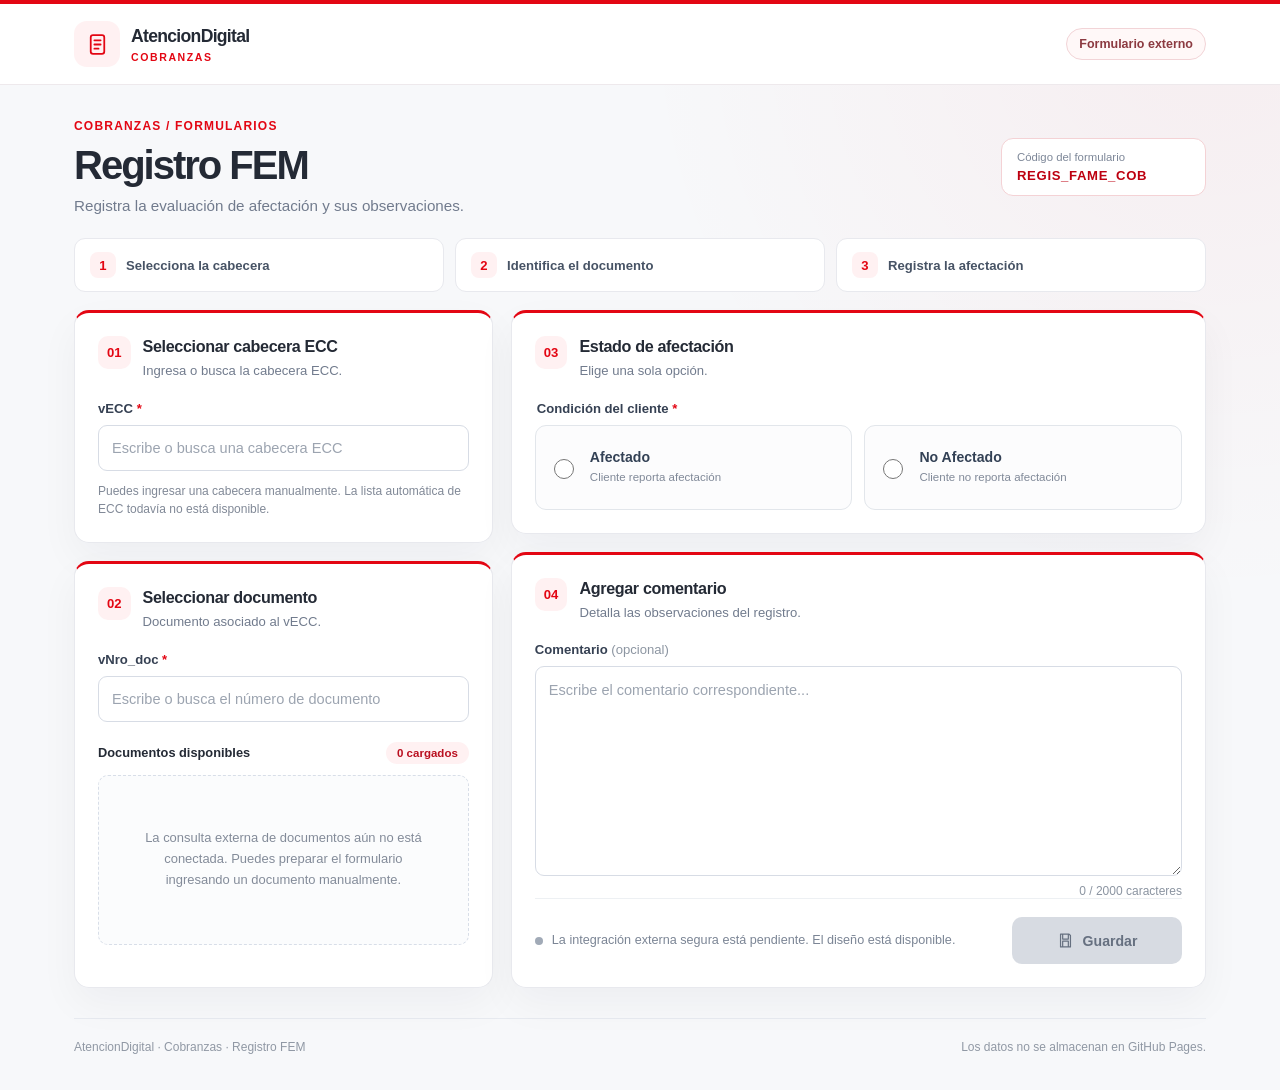
==== registro-fem/index.html @ 62721e2c "fix(fem): eliminar credenciales visuales de página pública y habilitar ECC editable" ====
<!doctype html>
<html lang="es">
<head>
  <meta charset="utf-8">
  <meta name="viewport" content="width=device-width, initial-scale=1">
  <meta name="referrer" content="strict-origin-when-cross-origin">
  <meta name="description" content="Formulario externo de Registro FEM de Cobranzas.">
  <title>Registro FEM | AtencionDigital</title>
  <link rel="stylesheet" href="./styles.css">
  <script defer src="./config.js"></script>
  <script defer src="./app.js"></script>
</head>
<body>
  <div class="top-line" aria-hidden="true"></div>
  <header class="site-header">
    <div class="header-wrap">
      <div class="brand">
        <span class="brand-mark" aria-hidden="true">
          <svg viewBox="0 0 24 24" fill="none"><rect x="5.5" y="3" width="13" height="18" rx="2.2"/><path d="M9 8h6m-6 4h6m-6 4h4"/></svg>
        </span>
        <div><strong>AtencionDigital</strong><span>COBRANZAS</span></div>
      </div>
      <span class="header-label">Formulario externo</span>
    </div>
  </header>

  <main class="main">
    <section class="intro" aria-labelledby="pageTitle">
      <div>
        <p class="eyebrow">COBRANZAS / FORMULARIOS</p>
        <h1 id="pageTitle">Registro FEM</h1>
        <p class="subtitle">Registra la evaluación de afectación y sus observaciones.</p>
      </div>
      <div class="form-id" title="Código de enrutamiento de Power Automate">
        <span>Código del formulario</span><strong>REGIS_FAME_COB</strong>
      </div>
    </section>

    <div class="progress-guide" aria-label="Pasos del formulario">
      <div><span class="step-number">1</span><span>Selecciona la cabecera</span></div>
      <div><span class="step-number">2</span><span>Identifica el documento</span></div>
      <div><span class="step-number">3</span><span>Registra la afectación</span></div>
    </div>

    <form id="femForm" novalidate>
      <div class="form-grid">
        <div class="column">
          <section class="panel" aria-labelledby="eccHeading">
            <div class="panel-head">
              <span class="panel-icon" aria-hidden="true">01</span>
              <div><h2 id="eccHeading">Seleccionar cabecera ECC</h2><p>Ingresa o busca la cabecera ECC.</p></div>
            </div>
            <label for="vECC" class="field-label">vECC <span class="required">*</span></label>
            <input id="vECC" name="vECC" list="eccList" maxlength="250" autocomplete="off"
                   placeholder="Escribe o busca una cabecera ECC" required aria-describedby="eccHelp">
            <datalist id="eccList"></datalist>
            <p class="helper" id="eccHelp" role="status" aria-live="polite">Puedes ingresar una cabecera manualmente. La lista automática de ECC todavía no está disponible.</p>
          </section>

          <section class="panel panel-docs" aria-labelledby="docsHeading">
            <div class="panel-head">
              <span class="panel-icon" aria-hidden="true">02</span>
              <div><h2 id="docsHeading">Seleccionar documento</h2><p>Documento asociado al vECC.</p></div>
            </div>
            <label for="vNro_doc" class="field-label">vNro_doc <span class="required">*</span></label>
            <input id="vNro_doc" name="vNro_doc" list="docList" maxlength="40" autocomplete="off"
                   placeholder="Escribe o busca el número de documento" required>
            <datalist id="docList"></datalist>
            <div class="list-top"><strong>Documentos disponibles</strong><span class="counter" id="docCount">0 cargados</span></div>
            <div class="document-items" id="documentItems" aria-live="polite">
              <p class="empty-state" id="docsEmpty">La consulta externa de documentos aún no está conectada. Puedes preparar el formulario ingresando un documento manualmente.</p>
            </div>
            <div class="list-footer">
              <button type="button" class="btn-secondary" id="loadMore" hidden>Cargar más documentos</button>
              <p id="docsMessage" class="helper" role="status"></p>
            </div>
          </section>
        </div>

        <div class="column">
          <section class="panel" aria-labelledby="stateHeading">
            <div class="panel-head">
              <span class="panel-icon" aria-hidden="true">03</span>
              <div><h2 id="stateHeading">Estado de afectación</h2><p>Elige una sola opción.</p></div>
            </div>
            <fieldset class="radio-fieldset">
              <legend class="field-label">Condición del cliente <span class="required">*</span></legend>
              <div class="state-options">
                <label class="state-option">
                  <input type="radio" name="vEstado_Afectacion" value="Afectado">
                  <span class="radio-text"><strong>Afectado</strong><small>Cliente reporta afectación</small></span>
                </label>
                <label class="state-option">
                  <input type="radio" name="vEstado_Afectacion" value="No Afectado">
                  <span class="radio-text"><strong>No Afectado</strong><small>Cliente no reporta afectación</small></span>
                </label>
              </div>
            </fieldset>
          </section>

          <section class="panel panel-comment" aria-labelledby="commentHeading">
            <div class="panel-head">
              <span class="panel-icon" aria-hidden="true">04</span>
              <div><h2 id="commentHeading">Agregar comentario</h2><p>Detalla las observaciones del registro.</p></div>
            </div>
            <label for="vComentario" class="field-label">Comentario <span class="optional">(opcional)</span></label>
            <textarea id="vComentario" name="vComentario" maxlength="2000" rows="8"
                      placeholder="Escribe el comentario correspondiente..."></textarea>
            <div class="character-count"><span id="charCount">0</span> / 2000 caracteres</div>
            <div class="save-area">
              <div class="save-message" id="saveMessage" role="status" aria-live="polite">
                <span class="status-dot" aria-hidden="true"></span>
                <span id="saveText">La integración externa segura está pendiente. El diseño está disponible.</span>
              </div>
              <button class="btn-primary" id="saveButton" type="submit" disabled>
                <svg viewBox="0 0 24 24" fill="none" aria-hidden="true"><path d="M5 3h12l2 2v16H5zM8 3v7h8V3M8 21v-8h8v8" /></svg>
                <span id="saveLabel">Guardar</span>
              </button>
            </div>
          </section>
        </div>
      </div>
    </form>

    <footer class="footer">
      <span>AtencionDigital · Cobranzas · Registro FEM</span>
      <span>Los datos no se almacenan en GitHub Pages.</span>
    </footer>
  </main>
</body>
</html>
---- registro-fem/styles.css ----
:root {
  --red:#e30613; --red-dark:#b5000b; --red-pale:#fff1f2;
  --ink:#242a35; --muted:#717b8d; --line:#e8e9ee;
  --surface:#fff; --background:#f7f8fa; --green:#147044;
  --shadow:0 16px 40px rgba(23,31,48,.045);
}
* {box-sizing:border-box}
html {font-family:Inter,"Segoe UI",Roboto,Arial,sans-serif;scroll-behavior:smooth}
body {margin:0;background:radial-gradient(circle at 95% 2%,rgba(227,6,19,.045),transparent 36%),var(--background);color:var(--ink);min-height:100vh}
button,input,select,textarea {font:inherit}
button {cursor:pointer}
svg {width:22px;height:22px;stroke:currentColor;stroke-width:1.7;stroke-linecap:round;stroke-linejoin:round}
.top-line {height:4px;background:var(--red)}
.site-header {border-bottom:1px solid #eee9ec;background:#fff}
.header-wrap {max-width:1180px;min-height:80px;margin:0 auto;padding:14px 24px;display:flex;justify-content:space-between;align-items:center;gap:14px}
.brand {display:flex;align-items:center;gap:11px}
.brand-mark {display:grid;place-items:center;width:46px;height:46px;color:var(--red);background:var(--red-pale);border-radius:13px}
.brand-mark svg {width:25px;height:25px}
.brand strong {display:block;font-weight:850;font-size:1.1rem;letter-spacing:-.04em}
.brand span:not(.brand-mark) {display:block;font-size:.66rem;letter-spacing:.15em;font-weight:850;color:var(--red);margin-top:4px}
.header-label {font-size:.78rem;color:#8c3a41;font-weight:700;border:1px solid #f2d4d7;border-radius:999px;padding:8px 12px;background:#fff8f8}
.main {max-width:1180px;margin:0 auto;padding:34px 24px 36px}
.intro {display:flex;justify-content:space-between;align-items:center;gap:22px;margin-bottom:24px}
.eyebrow {margin:0 0 10px;font-size:.75rem;letter-spacing:.1em;font-weight:850;color:var(--red)}
h1 {font-size:clamp(1.85rem,3.8vw,2.5rem);letter-spacing:-.05em;margin:0 0 10px;line-height:1.1}
.subtitle {color:var(--muted);margin:0;font-size:.95rem}
.form-id {flex:0 0 auto;padding:12px 15px;border:1px solid #f4d2d5;background:#fff;border-radius:12px;min-width:205px}
.form-id span,.form-id strong {display:block}
.form-id span {font-size:.71rem;color:#7d8798;margin-bottom:5px}
.form-id strong {color:#bd0010;letter-spacing:.05em;font-size:.82rem}
.progress-guide {display:grid;grid-template-columns:repeat(3,minmax(0,1fr));gap:11px;margin-bottom:18px}
.progress-guide>div {display:flex;align-items:center;gap:10px;padding:13px 15px;border:1px solid var(--line);border-radius:11px;background:#fff;font-size:.82rem;font-weight:720;color:#475365}
.step-number {border-radius:8px;background:var(--red-pale);color:var(--red);font-weight:850;width:26px;height:26px;display:grid;place-items:center;flex-shrink:0}
.form-grid {display:grid;grid-template-columns:minmax(0,37%) minmax(0,1fr);gap:18px;align-items:stretch}
.column {display:flex;flex-direction:column;gap:18px;min-width:0}
.panel {background:var(--surface);border:1px solid var(--line);border-top:3px solid var(--red);padding:23px;border-radius:15px;box-shadow:var(--shadow)}
.panel-head {display:flex;align-items:flex-start;gap:12px;margin-bottom:20px}
.panel-icon {border-radius:10px;padding:9px;background:var(--red-pale);color:var(--red);font-weight:860;font-size:.82rem;flex-shrink:0}
.panel-head h2 {font-size:1.01rem;letter-spacing:-.023em;margin:1px 0 5px}
.panel-head p {font-size:.82rem;color:var(--muted);margin:0;line-height:1.5}
.panel-head code {font-family:inherit;font-size:inherit}
.field-label {display:block;color:#364153;font-weight:800;font-size:.82rem;margin-bottom:9px}
.required {color:var(--red)}
.optional {font-weight:500;color:#8c95a1}
input[list],select,textarea {border:1px solid #d7dce5;border-radius:9px;width:100%;padding:12px 13px;background:#fff;color:#273040;min-height:46px;font-size:.91rem;transition:border-color .2s,box-shadow .2s}
input[list]::placeholder,textarea::placeholder {color:#9ca4b0}
input[list]:focus-visible,select:focus-visible,textarea:focus-visible,button:focus-visible,.state-option:focus-within {outline:none;border-color:var(--red);box-shadow:0 0 0 3px rgba(227,6,19,.12)}
.helper {color:#818997;font-size:.75rem;line-height:1.55;margin:11px 0 0}
.panel-docs {flex:1;min-height:350px}
.list-top {display:flex;align-items:center;justify-content:space-between;gap:10px;margin-top:20px}
.list-top strong {font-size:.8rem}
.counter {background:var(--red-pale);color:#ba1020;border-radius:50px;padding:5px 11px;font-size:.72rem;font-weight:750}
.document-items {margin-top:11px;max-height:350px;min-height:170px;border:1px dashed #d8dee8;border-radius:10px;background:#fbfcfd;overflow:auto}
.empty-state {margin:auto;padding:34px 22px;color:#838b99;line-height:1.6;font-size:.81rem;text-align:center;max-width:350px}
.document-items:has(.empty-state) {display:flex;align-items:center}
.doc-choice {display:flex;align-items:center;gap:12px;padding:12px 14px;border-bottom:1px solid #ebeef3;cursor:pointer;font-size:.87rem;color:#37445a}
.doc-choice:last-child {border-bottom:0}
.doc-choice:hover {background:#fff7f8}
.doc-choice:has(input:checked) {background:var(--red-pale);color:#9b0914;font-weight:700}
.doc-choice input {accent-color:var(--red);width:18px;height:18px}
.doc-choice span {overflow-wrap:anywhere}
.list-footer {margin-top:10px}
.btn-secondary {padding:9px 14px;border:1px solid #ecc2c5;color:var(--red-dark);background:#fff;border-radius:8px;font-size:.81rem;font-weight:800}
.btn-secondary:hover {background:var(--red-pale)}
.radio-fieldset {border:0;padding:0;margin:0;min-width:0}
.state-options {display:grid;grid-template-columns:repeat(2,minmax(0,1fr));gap:12px}
.state-option {border-radius:11px;border:1px solid #e2e6eb;background:#fcfcfd;display:flex;align-items:center;gap:13px;padding:15px 13px;cursor:pointer;min-height:85px}
.state-option:hover {border-color:#eab4b9}
.state-option:has(input:checked) {background:#fff1f2;border-color:var(--red)}
.state-option input {accent-color:var(--red);width:20px;height:20px;flex-shrink:0}
.radio-text {min-width:0}
.radio-text strong,.radio-text small {display:block}
.radio-text strong {font-size:.88rem;color:#334155}
.state-option:has(input:checked) strong {color:#b5000b}
.radio-text small {font-size:.72rem;color:#808998;margin-top:5px;line-height:1.35}
.panel-comment {flex:1;display:flex;flex-direction:column}
textarea {min-height:210px;resize:vertical;line-height:1.55}
.character-count {text-align:right;color:#8b94a1;font-size:.75rem;margin-top:8px}
.save-area {margin-top:auto;border-top:1px solid #edf0f3;padding-top:18px;display:flex;align-items:center;gap:16px;justify-content:space-between;flex-wrap:wrap}
.save-message {display:flex;align-items:flex-start;gap:9px;flex:1 1 240px;min-width:0;font-size:.79rem;line-height:1.55;color:#7b8595}
.status-dot {width:8px;height:8px;border-radius:50%;background:#a1aab7;flex-shrink:0;margin-top:6px}
.save-message.success {color:var(--green)}
.save-message.success .status-dot {background:var(--green)}
.save-message.error {color:#b5000b}
.save-message.error .status-dot {background:#d00818}
.btn-primary {border:0;background:var(--red);color:white;border-radius:10px;min-width:170px;min-height:47px;padding:11px 24px;display:flex;align-items:center;justify-content:center;gap:9px;font-size:.88rem;font-weight:830;transition:background .2s,transform .2s}
.btn-primary:hover:not(:disabled) {background:var(--red-dark);transform:translateY(-1px)}
.btn-primary:disabled {background:#d7dbe2;color:#667080;cursor:not-allowed;box-shadow:none}
.btn-primary svg {width:17px;height:17px}
.footer {display:flex;justify-content:space-between;flex-wrap:wrap;gap:12px;border-top:1px solid #e7eaf0;margin-top:30px;padding:21px 0 0;color:#9098a4;font-size:.75rem}
@media(max-width:840px){.form-grid{grid-template-columns:minmax(0,1fr)}.panel-docs{min-height:300px}.panel-comment{min-height:350px}.save-area{margin-top:18px}}
@media(max-width:600px){.header-wrap{padding:12px 16px;min-height:68px}.main{padding:24px 15px 30px}.intro{display:block}.form-id{display:inline-block;margin-top:17px;min-width:0}.progress-guide{grid-template-columns:1fr;gap:7px}.progress-guide>div{padding:9px 12px}.panel{padding:17px}.state-options{grid-template-columns:1fr}.save-area{align-items:stretch}.btn-primary{width:100%}.header-label{font-size:.67rem}}
@media(prefers-reduced-motion:reduce){*{scroll-behavior:auto!important;transition:none!important}}

select#vECC {appearance:auto;cursor:pointer;padding-right:28px}
select#vECC:disabled {background:#f2f3f6;color:#7d8696;cursor:not-allowed}

/* Acceso al catálogo: la página sigue siendo pública, los datos no. */
.auth-panel {display:grid;grid-template-columns:minmax(200px,1fr) minmax(300px,1.4fr);gap:10px 24px;align-items:center;background:#fff;border:1px solid #dfe4ea;border-left:4px solid var(--red);border-radius:13px;padding:20px 23px;margin-bottom:19px;box-shadow:var(--shadow)}
.auth-title {display:flex;align-items:center;gap:9px}.auth-title h2 {font-size:.96rem;margin:0}
.auth-symbol {font-size:1.16rem}
.auth-copy p {font-size:.78rem;color:var(--muted);line-height:1.55;margin:8px 0 0}
.auth-form {display:grid;grid-template-columns:minmax(0,1fr) minmax(0,1fr) auto;align-items:center;gap:8px}
.auth-form input {min-width:0;width:100%;height:43px;padding:9px 11px;border:1px solid #d7dce5;border-radius:8px;background:#fff}
.auth-form input:focus-visible {outline:2px solid var(--red);outline-offset:1px}
.btn-auth {height:43px;border:0;border-radius:8px;padding:10px 16px;background:var(--red);color:#fff;font-weight:780}
.btn-auth:hover {background:var(--red-dark)}
.btn-auth:disabled {background:#d7dbe2;color:#647184;cursor:wait}
.auth-status {grid-column:1/-1;color:#7b8594;font-size:.78rem;margin:3px 0 0;min-height:1.4em}
.auth-status.success {color:var(--green)}.auth-status.error {color:var(--red-dark)}
.sr-only {position:absolute;width:1px;height:1px;padding:0;margin:-1px;overflow:hidden;clip:rect(0,0,0,0);white-space:nowrap;border:0}
@media(max-width:920px){.auth-panel{grid-template-columns:1fr}.auth-form{grid-template-columns:repeat(2,minmax(0,1fr)) auto}}
@media(max-width:600px){.auth-panel{padding:16px}.auth-form{grid-template-columns:1fr}.btn-auth{width:100%}}
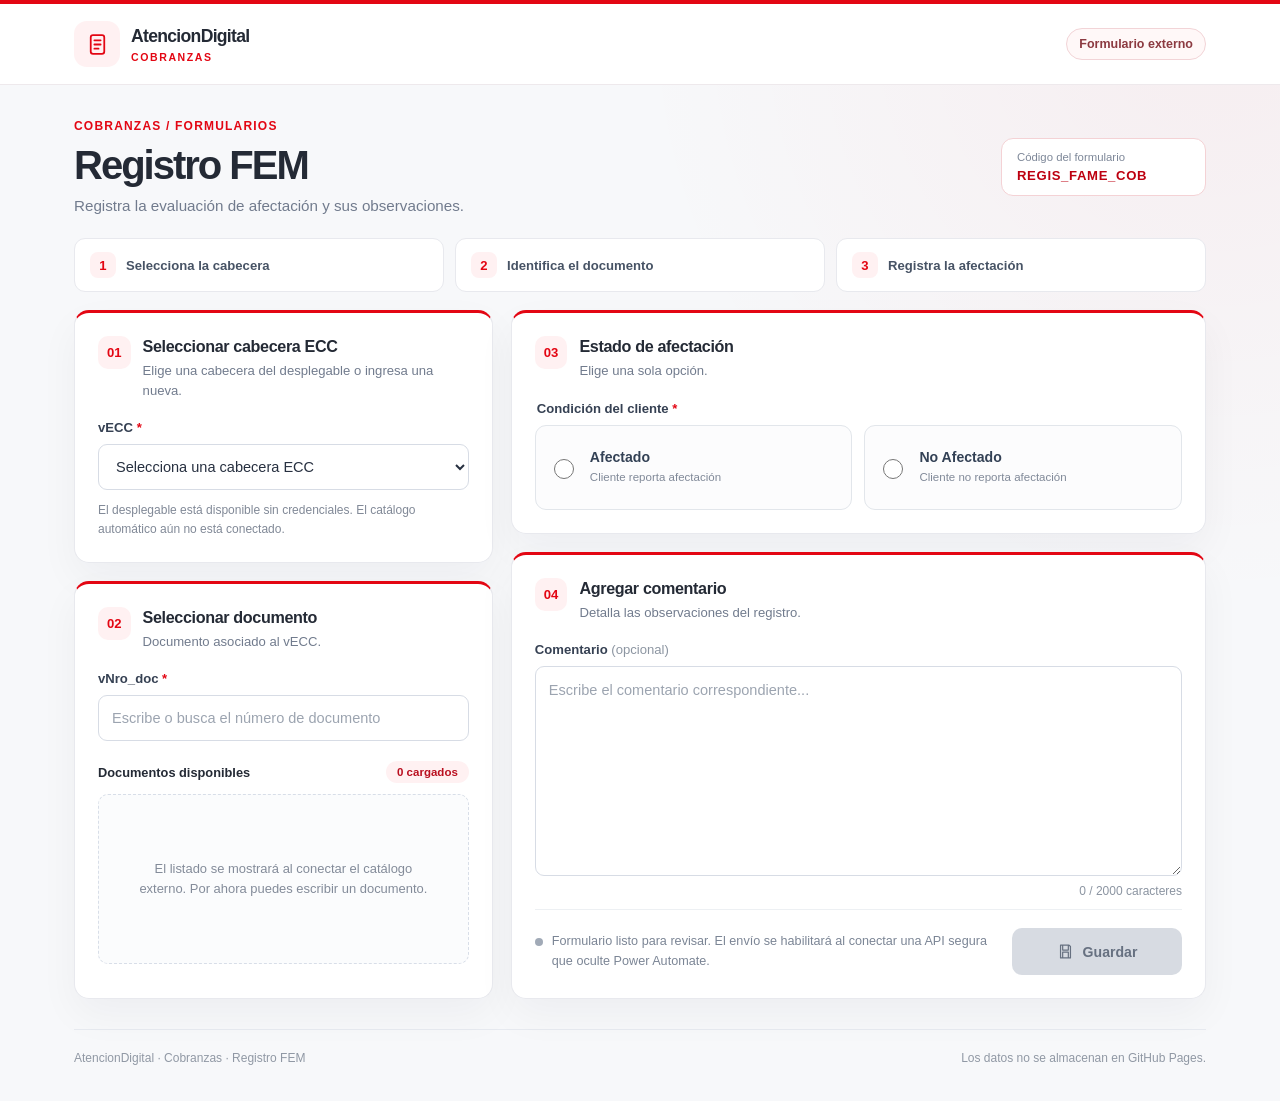
==== commit 4866e103: "feat(fem): vECC en select desplegable con opción de ingreso manual, sin login" ====
--- a/registro-fem/index.html
+++ b/registro-fem/index.html
@@ -48,13 +48,19 @@
           <section class="panel" aria-labelledby="eccHeading">
             <div class="panel-head">
               <span class="panel-icon" aria-hidden="true">01</span>
-              <div><h2 id="eccHeading">Seleccionar cabecera ECC</h2><p>Ingresa o busca la cabecera ECC.</p></div>
+              <div><h2 id="eccHeading">Seleccionar cabecera ECC</h2><p>Elige una cabecera del desplegable o ingresa una nueva.</p></div>
             </div>
             <label for="vECC" class="field-label">vECC <span class="required">*</span></label>
-            <input id="vECC" name="vECC" list="eccList" maxlength="250" autocomplete="off"
-                   placeholder="Escribe o busca una cabecera ECC" required aria-describedby="eccHelp">
-            <datalist id="eccList"></datalist>
-            <p class="helper" id="eccHelp" role="status" aria-live="polite">Puedes ingresar una cabecera manualmente. La lista automática de ECC todavía no está disponible.</p>
+            <select id="vECC" name="vECC" required aria-describedby="eccHelp">
+              <option value="">Selecciona una cabecera ECC</option>
+              <option value="__manual__">Otra cabecera — escribir manualmente</option>
+            </select>
+            <div id="eccManualWrap" class="manual-ecc-field" hidden>
+              <label for="vECCManual" class="field-label">Nombre de la cabecera ECC <span class="required">*</span></label>
+              <input id="vECCManual" maxlength="250" autocomplete="off"
+                     placeholder="Escribe el nombre de la cabecera ECC">
+            </div>
+            <p class="helper" id="eccHelp" role="status" aria-live="polite">El desplegable está disponible sin credenciales. El catálogo automático aún no está conectado.</p>
           </section>
 
           <section class="panel panel-docs" aria-labelledby="docsHeading">
--- a/registro-fem/styles.css
+++ b/registro-fem/styles.css
@@ -91,23 +91,3 @@
 @media(max-width:840px){.form-grid{grid-template-columns:minmax(0,1fr)}.panel-docs{min-height:300px}.panel-comment{min-height:350px}.save-area{margin-top:18px}}
 @media(max-width:600px){.header-wrap{padding:12px 16px;min-height:68px}.main{padding:24px 15px 30px}.intro{display:block}.form-id{display:inline-block;margin-top:17px;min-width:0}.progress-guide{grid-template-columns:1fr;gap:7px}.progress-guide>div{padding:9px 12px}.panel{padding:17px}.state-options{grid-template-columns:1fr}.save-area{align-items:stretch}.btn-primary{width:100%}.header-label{font-size:.67rem}}
 @media(prefers-reduced-motion:reduce){*{scroll-behavior:auto!important;transition:none!important}}
-
-select#vECC {appearance:auto;cursor:pointer;padding-right:28px}
-select#vECC:disabled {background:#f2f3f6;color:#7d8696;cursor:not-allowed}
-
-/* Acceso al catálogo: la página sigue siendo pública, los datos no. */
-.auth-panel {display:grid;grid-template-columns:minmax(200px,1fr) minmax(300px,1.4fr);gap:10px 24px;align-items:center;background:#fff;border:1px solid #dfe4ea;border-left:4px solid var(--red);border-radius:13px;padding:20px 23px;margin-bottom:19px;box-shadow:var(--shadow)}
-.auth-title {display:flex;align-items:center;gap:9px}.auth-title h2 {font-size:.96rem;margin:0}
-.auth-symbol {font-size:1.16rem}
-.auth-copy p {font-size:.78rem;color:var(--muted);line-height:1.55;margin:8px 0 0}
-.auth-form {display:grid;grid-template-columns:minmax(0,1fr) minmax(0,1fr) auto;align-items:center;gap:8px}
-.auth-form input {min-width:0;width:100%;height:43px;padding:9px 11px;border:1px solid #d7dce5;border-radius:8px;background:#fff}
-.auth-form input:focus-visible {outline:2px solid var(--red);outline-offset:1px}
-.btn-auth {height:43px;border:0;border-radius:8px;padding:10px 16px;background:var(--red);color:#fff;font-weight:780}
-.btn-auth:hover {background:var(--red-dark)}
-.btn-auth:disabled {background:#d7dbe2;color:#647184;cursor:wait}
-.auth-status {grid-column:1/-1;color:#7b8594;font-size:.78rem;margin:3px 0 0;min-height:1.4em}
-.auth-status.success {color:var(--green)}.auth-status.error {color:var(--red-dark)}
-.sr-only {position:absolute;width:1px;height:1px;padding:0;margin:-1px;overflow:hidden;clip:rect(0,0,0,0);white-space:nowrap;border:0}
-@media(max-width:920px){.auth-panel{grid-template-columns:1fr}.auth-form{grid-template-columns:repeat(2,minmax(0,1fr)) auto}}
-@media(max-width:600px){.auth-panel{padding:16px}.auth-form{grid-template-columns:1fr}.btn-auth{width:100%}}
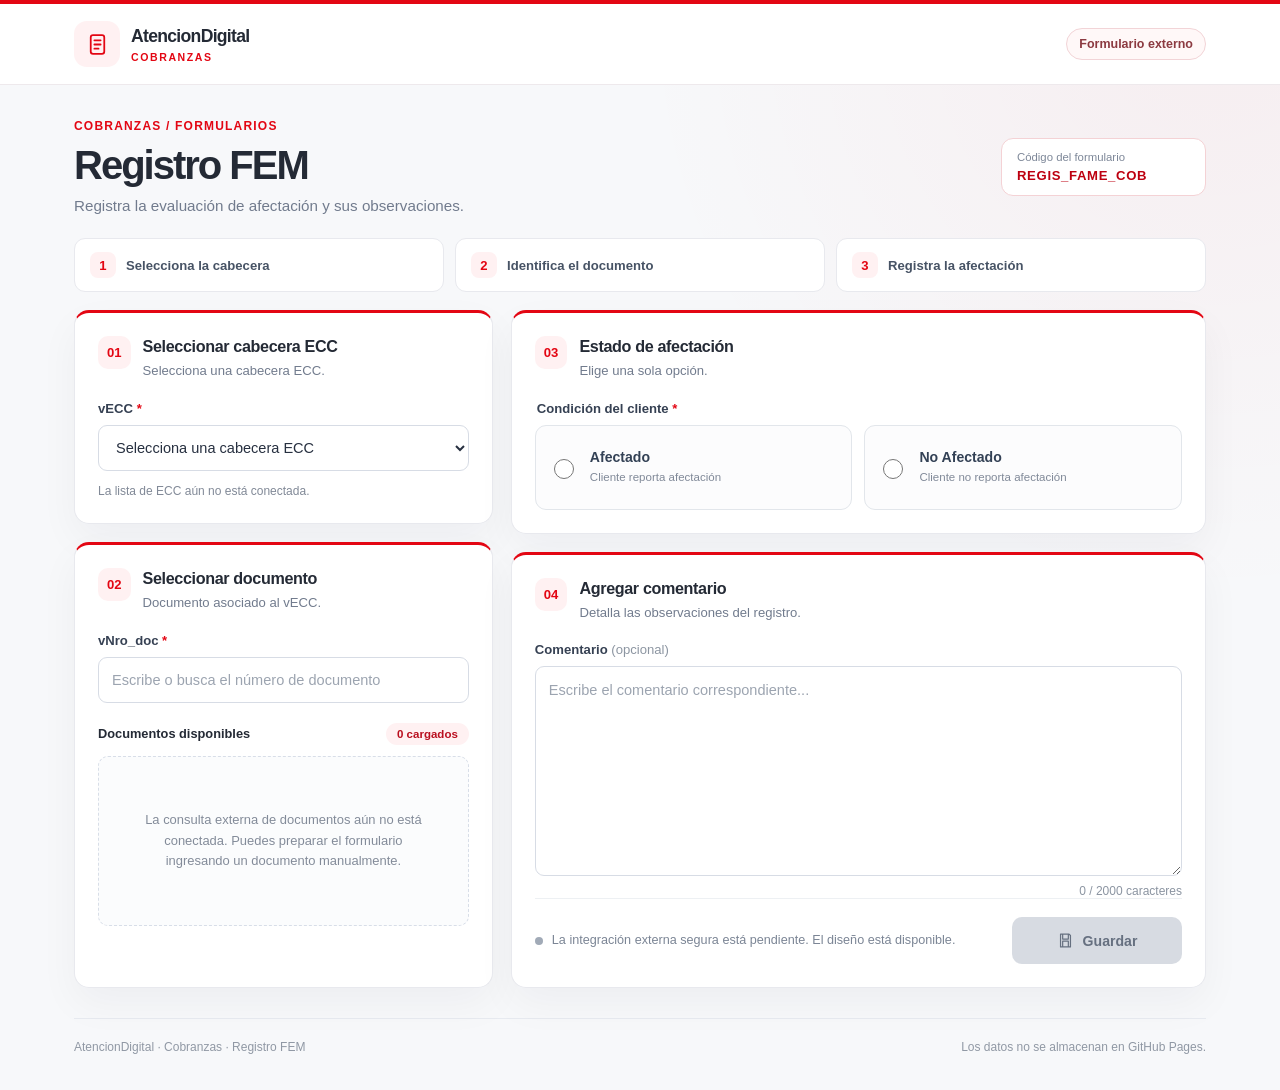
==== commit 1df15f1f: "fix(fem): vECC solo ComboBox sin entrada manual" ====
--- a/registro-fem/index.html
+++ b/registro-fem/index.html
@@ -48,19 +48,13 @@
           <section class="panel" aria-labelledby="eccHeading">
             <div class="panel-head">
               <span class="panel-icon" aria-hidden="true">01</span>
-              <div><h2 id="eccHeading">Seleccionar cabecera ECC</h2><p>Elige una cabecera del desplegable o ingresa una nueva.</p></div>
+              <div><h2 id="eccHeading">Seleccionar cabecera ECC</h2><p>Selecciona una cabecera ECC.</p></div>
             </div>
             <label for="vECC" class="field-label">vECC <span class="required">*</span></label>
             <select id="vECC" name="vECC" required aria-describedby="eccHelp">
               <option value="">Selecciona una cabecera ECC</option>
-              <option value="__manual__">Otra cabecera — escribir manualmente</option>
             </select>
-            <div id="eccManualWrap" class="manual-ecc-field" hidden>
-              <label for="vECCManual" class="field-label">Nombre de la cabecera ECC <span class="required">*</span></label>
-              <input id="vECCManual" maxlength="250" autocomplete="off"
-                     placeholder="Escribe el nombre de la cabecera ECC">
-            </div>
-            <p class="helper" id="eccHelp" role="status" aria-live="polite">El desplegable está disponible sin credenciales. El catálogo automático aún no está conectado.</p>
+            <p class="helper" id="eccHelp" role="status" aria-live="polite">La lista de ECC aún no está conectada.</p>
           </section>
 
           <section class="panel panel-docs" aria-labelledby="docsHeading">
--- a/registro-fem/styles.css
+++ b/registro-fem/styles.css
@@ -42,9 +42,9 @@
 .field-label {display:block;color:#364153;font-weight:800;font-size:.82rem;margin-bottom:9px}
 .required {color:var(--red)}
 .optional {font-weight:500;color:#8c95a1}
-input[list],select,textarea {border:1px solid #d7dce5;border-radius:9px;width:100%;padding:12px 13px;background:#fff;color:#273040;min-height:46px;font-size:.91rem;transition:border-color .2s,box-shadow .2s}
+input[list],#vECCManual,select,textarea {border:1px solid #d7dce5;border-radius:9px;width:100%;padding:12px 13px;background:#fff;color:#273040;min-height:46px;font-size:.91rem;transition:border-color .2s,box-shadow .2s}
 input[list]::placeholder,textarea::placeholder {color:#9ca4b0}
-input[list]:focus-visible,select:focus-visible,textarea:focus-visible,button:focus-visible,.state-option:focus-within {outline:none;border-color:var(--red);box-shadow:0 0 0 3px rgba(227,6,19,.12)}
+input[list]:focus-visible,#vECCManual:focus-visible,select:focus-visible,textarea:focus-visible,button:focus-visible,.state-option:focus-within {outline:none;border-color:var(--red);box-shadow:0 0 0 3px rgba(227,6,19,.12)}
 .helper {color:#818997;font-size:.75rem;line-height:1.55;margin:11px 0 0}
 .panel-docs {flex:1;min-height:350px}
 .list-top {display:flex;align-items:center;justify-content:space-between;gap:10px;margin-top:20px}
@@ -91,3 +91,9 @@
 @media(max-width:840px){.form-grid{grid-template-columns:minmax(0,1fr)}.panel-docs{min-height:300px}.panel-comment{min-height:350px}.save-area{margin-top:18px}}
 @media(max-width:600px){.header-wrap{padding:12px 16px;min-height:68px}.main{padding:24px 15px 30px}.intro{display:block}.form-id{display:inline-block;margin-top:17px;min-width:0}.progress-guide{grid-template-columns:1fr;gap:7px}.progress-guide>div{padding:9px 12px}.panel{padding:17px}.state-options{grid-template-columns:1fr}.save-area{align-items:stretch}.btn-primary{width:100%}.header-label{font-size:.67rem}}
 @media(prefers-reduced-motion:reduce){*{scroll-behavior:auto!important;transition:none!important}}
+
+/* Desplegable ECC accesible y campo alternativo de ingreso manual. */
+#vECC {cursor:pointer;appearance:auto}
+.manual-ecc-field {margin-top:13px}
+.manual-ecc-field[hidden] {display:none}
+#vECCManual::placeholder {color:#9ca4b0}
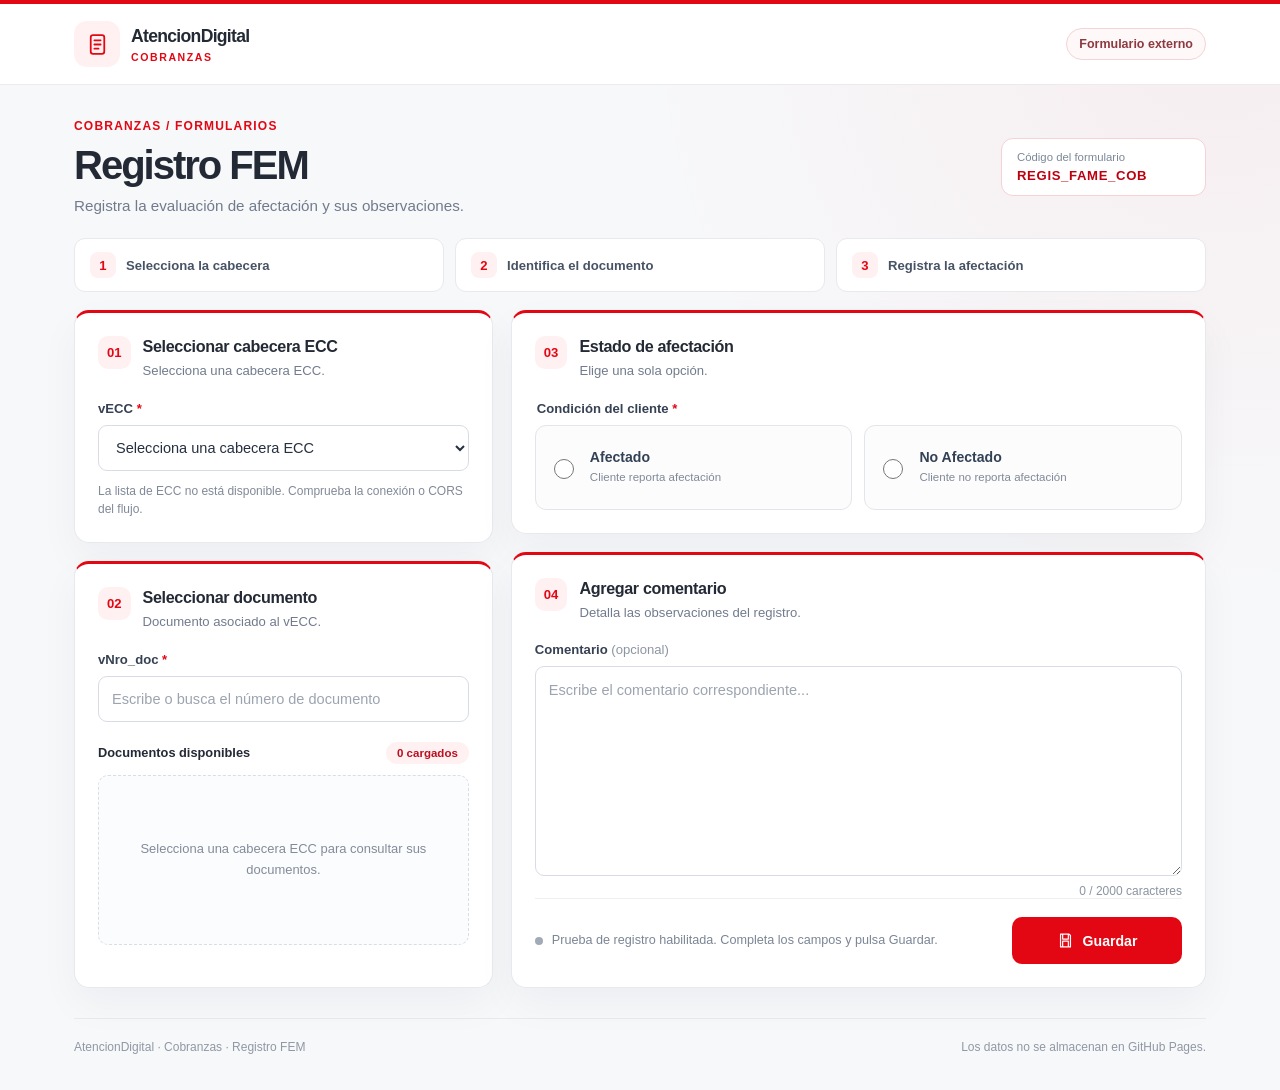
==== commit 5c344b97: "ui(fem): indicar disponibilidad de primer envío de prueba" ====
--- a/registro-fem/index.html
+++ b/registro-fem/index.html
@@ -110,7 +110,7 @@
             <div class="save-area">
               <div class="save-message" id="saveMessage" role="status" aria-live="polite">
                 <span class="status-dot" aria-hidden="true"></span>
-                <span id="saveText">La integración externa segura está pendiente. El diseño está disponible.</span>
+                <span id="saveText">Prueba de registro habilitada. Completa el formulario y pulsa Guardar.</span>
               </div>
               <button class="btn-primary" id="saveButton" type="submit" disabled>
                 <svg viewBox="0 0 24 24" fill="none" aria-hidden="true"><path d="M5 3h12l2 2v16H5zM8 3v7h8V3M8 21v-8h8v8" /></svg>
--- a/registro-fem/styles.css
+++ b/registro-fem/styles.css
@@ -42,9 +42,9 @@
 .field-label {display:block;color:#364153;font-weight:800;font-size:.82rem;margin-bottom:9px}
 .required {color:var(--red)}
 .optional {font-weight:500;color:#8c95a1}
-input[list],#vECCManual,select,textarea {border:1px solid #d7dce5;border-radius:9px;width:100%;padding:12px 13px;background:#fff;color:#273040;min-height:46px;font-size:.91rem;transition:border-color .2s,box-shadow .2s}
+input[list],select,textarea {border:1px solid #d7dce5;border-radius:9px;width:100%;padding:12px 13px;background:#fff;color:#273040;min-height:46px;font-size:.91rem;transition:border-color .2s,box-shadow .2s}
 input[list]::placeholder,textarea::placeholder {color:#9ca4b0}
-input[list]:focus-visible,#vECCManual:focus-visible,select:focus-visible,textarea:focus-visible,button:focus-visible,.state-option:focus-within {outline:none;border-color:var(--red);box-shadow:0 0 0 3px rgba(227,6,19,.12)}
+input[list]:focus-visible,select:focus-visible,textarea:focus-visible,button:focus-visible,.state-option:focus-within {outline:none;border-color:var(--red);box-shadow:0 0 0 3px rgba(227,6,19,.12)}
 .helper {color:#818997;font-size:.75rem;line-height:1.55;margin:11px 0 0}
 .panel-docs {flex:1;min-height:350px}
 .list-top {display:flex;align-items:center;justify-content:space-between;gap:10px;margin-top:20px}
@@ -92,8 +92,5 @@
 @media(max-width:600px){.header-wrap{padding:12px 16px;min-height:68px}.main{padding:24px 15px 30px}.intro{display:block}.form-id{display:inline-block;margin-top:17px;min-width:0}.progress-guide{grid-template-columns:1fr;gap:7px}.progress-guide>div{padding:9px 12px}.panel{padding:17px}.state-options{grid-template-columns:1fr}.save-area{align-items:stretch}.btn-primary{width:100%}.header-label{font-size:.67rem}}
 @media(prefers-reduced-motion:reduce){*{scroll-behavior:auto!important;transition:none!important}}
 
-/* Desplegable ECC accesible y campo alternativo de ingreso manual. */
+/* ComboBox ECC simple. */
 #vECC {cursor:pointer;appearance:auto}
-.manual-ecc-field {margin-top:13px}
-.manual-ecc-field[hidden] {display:none}
-#vECCManual::placeholder {color:#9ca4b0}
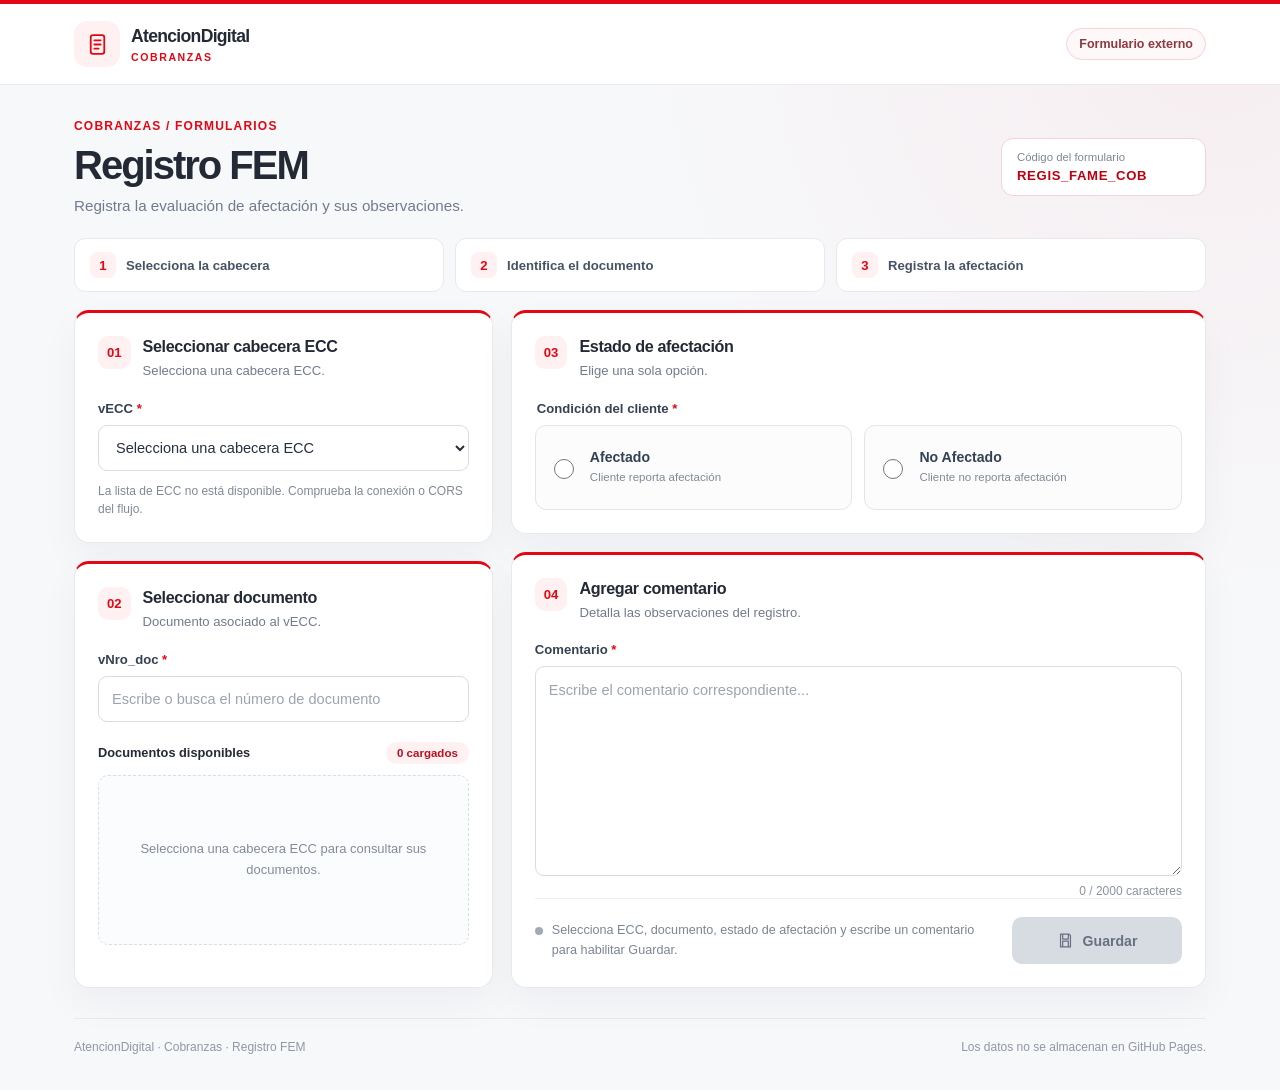
==== commit a9c10588: "ui(fem): mostrar comentario como obligatorio para habilitar Guardar" ====
--- a/registro-fem/index.html
+++ b/registro-fem/index.html
@@ -103,14 +103,14 @@
               <span class="panel-icon" aria-hidden="true">04</span>
               <div><h2 id="commentHeading">Agregar comentario</h2><p>Detalla las observaciones del registro.</p></div>
             </div>
-            <label for="vComentario" class="field-label">Comentario <span class="optional">(opcional)</span></label>
-            <textarea id="vComentario" name="vComentario" maxlength="2000" rows="8"
+            <label for="vComentario" class="field-label">Comentario <span class="required">*</span></label>
+            <textarea id="vComentario" name="vComentario" maxlength="2000" rows="8" required
                       placeholder="Escribe el comentario correspondiente..."></textarea>
             <div class="character-count"><span id="charCount">0</span> / 2000 caracteres</div>
             <div class="save-area">
               <div class="save-message" id="saveMessage" role="status" aria-live="polite">
                 <span class="status-dot" aria-hidden="true"></span>
-                <span id="saveText">Prueba de registro habilitada. Completa el formulario y pulsa Guardar.</span>
+                <span id="saveText">Selecciona ECC, documento, estado de afectación y escribe un comentario para habilitar Guardar.</span>
               </div>
               <button class="btn-primary" id="saveButton" type="submit" disabled>
                 <svg viewBox="0 0 24 24" fill="none" aria-hidden="true"><path d="M5 3h12l2 2v16H5zM8 3v7h8V3M8 21v-8h8v8" /></svg>
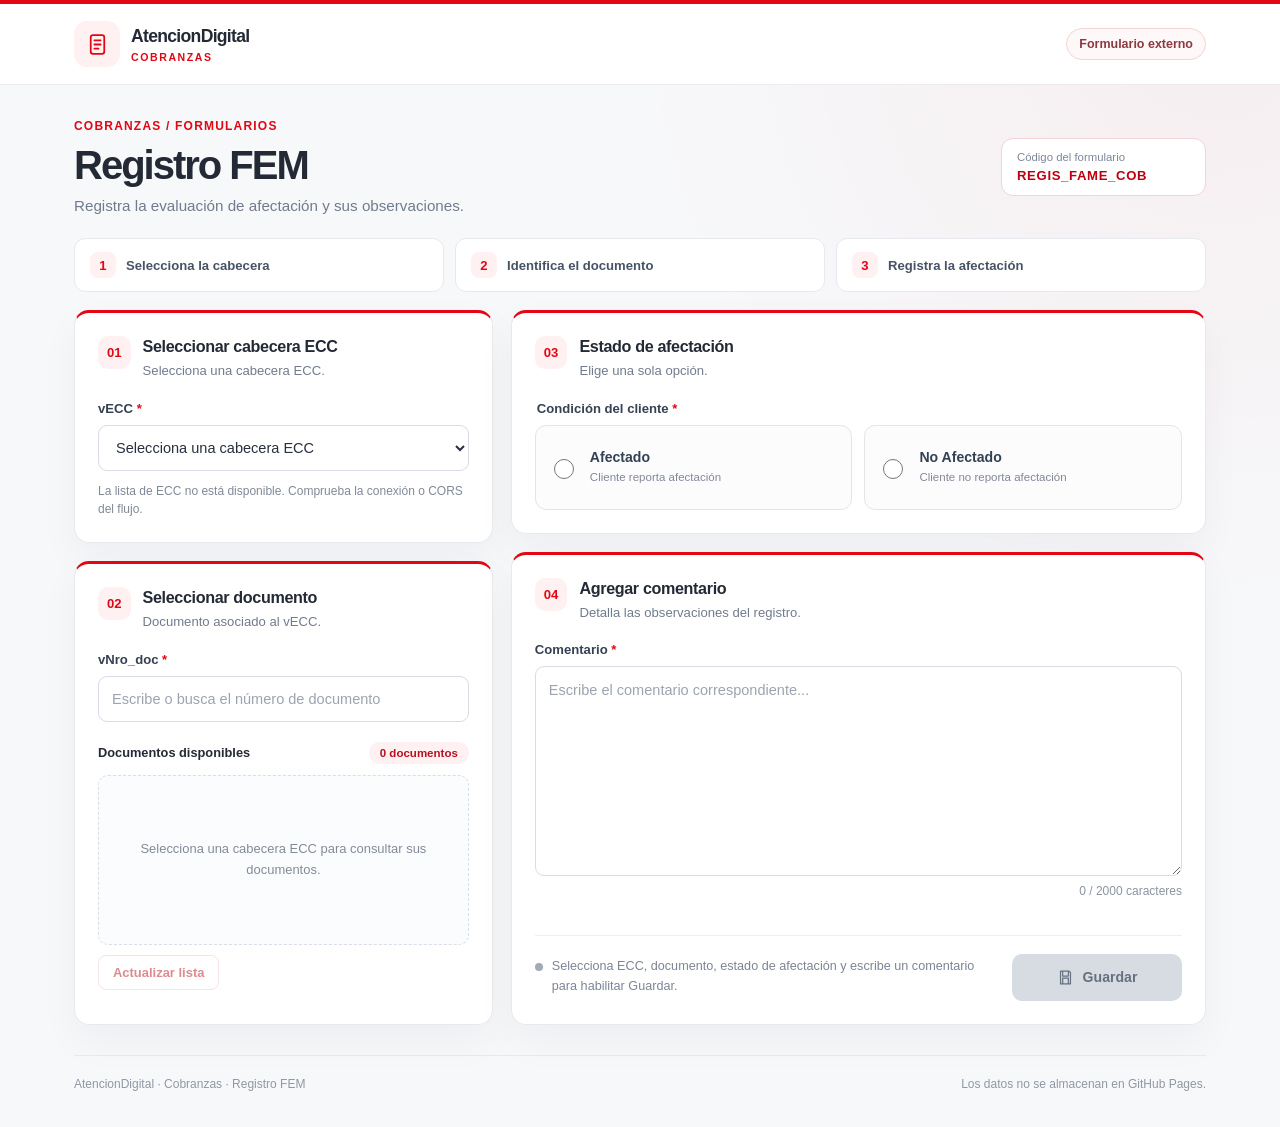
==== commit d696df83: "FEM: descargar catalogo por ECC y mostrar paginas numeradas" ====
--- a/registro-fem/index.html
+++ b/registro-fem/index.html
@@ -6,9 +6,9 @@
   <meta name="referrer" content="strict-origin-when-cross-origin">
   <meta name="description" content="Formulario externo de Registro FEM de Cobranzas.">
   <title>Registro FEM | AtencionDigital</title>
-  <link rel="stylesheet" href="./styles.css">
+  <link rel="stylesheet" href="./styles.css?v=20261124-pages1">
   <script defer src="./config.js"></script>
-  <script defer src="./app.js"></script>
+  <script defer src="./app.js?v=20261124-pages1"></script>
 </head>
 <body>
   <div class="top-line" aria-hidden="true"></div>
@@ -66,12 +66,13 @@
             <input id="vNro_doc" name="vNro_doc" list="docList" maxlength="40" autocomplete="off"
                    placeholder="Escribe o busca el número de documento" required>
             <datalist id="docList"></datalist>
-            <div class="list-top"><strong>Documentos disponibles</strong><span class="counter" id="docCount">0 cargados</span></div>
+            <div class="list-top"><strong>Documentos disponibles</strong><span class="counter" id="docCount">0 documentos</span></div>
             <div class="document-items" id="documentItems" aria-live="polite">
               <p class="empty-state" id="docsEmpty">La consulta externa de documentos aún no está conectada. Puedes preparar el formulario ingresando un documento manualmente.</p>
             </div>
             <div class="list-footer">
-              <button type="button" class="btn-secondary" id="loadMore" hidden>Cargar más documentos</button>
+              <nav id="docPagination" class="doc-pagination" aria-label="Páginas de documentos" hidden></nav>
+              <button type="button" class="btn-secondary" id="refreshDocs" disabled>Actualizar lista</button>
               <p id="docsMessage" class="helper" role="status"></p>
             </div>
           </section>
@@ -129,3 +130,4 @@
   </main>
 </body>
 </html>
+
--- a/registro-fem/styles.css
+++ b/registro-fem/styles.css
@@ -94,3 +94,13 @@
 
 /* ComboBox ECC simple. */
 #vECC {cursor:pointer;appearance:auto}
+
+
+/* Paginación local del catálogo completo de la ECC seleccionada. */
+.doc-pagination {display:flex;flex-wrap:wrap;align-items:center;gap:5px;margin:12px 0}
+.doc-pagination[hidden] {display:none}
+.page-button {min-width:32px;min-height:36px;padding:6px 9px;border:1px solid #e3d6d9;border-radius:7px;background:#fff;color:#5e2530;font-size:.77rem;font-weight:750}
+.page-button:hover:not(:disabled) {background:var(--red-pale);border-color:var(--red)}
+.page-button[aria-current="page"] {background:var(--red);border-color:var(--red);color:#fff}
+.page-button:disabled,.btn-secondary:disabled {opacity:.45;cursor:not-allowed}
+.page-gap {color:var(--muted);padding:0 2px}
